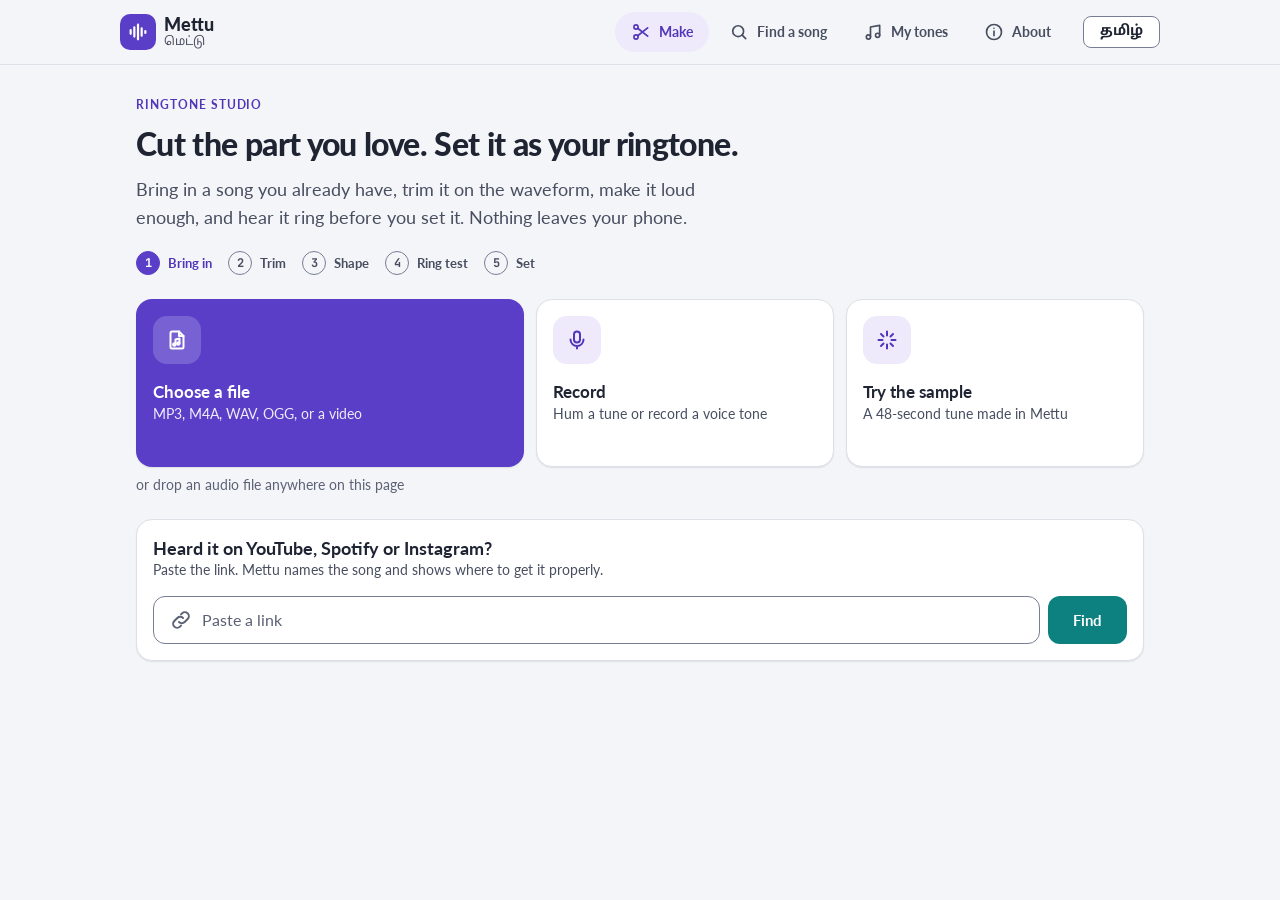
==== index.html @ 1075e8ef "Mettu: ringtone studio (trim, snap, level, ring test, set) in EN/Tamil Co-Authored-By: Claude Opus 5" ====
<!doctype html>
<html lang="en">
<head>
  <meta charset="utf-8">
  <meta name="viewport" content="width=device-width, initial-scale=1, viewport-fit=cover">
  <title>Mettu · ringtone studio</title>
  <meta name="description" content="Cut the part of a song you love, level it, hear it ring, and set it as your ringtone. Everything stays on your phone.">
  <meta name="theme-color" content="#5a3ec8" media="(prefers-color-scheme: light)">
  <meta name="theme-color" content="#10131b" media="(prefers-color-scheme: dark)">
  <link rel="manifest" href="manifest.json">
  <link rel="icon" href="icon.svg" type="image/svg+xml">
  <link rel="apple-touch-icon" href="icons/icon-192.png">
  <meta name="apple-mobile-web-app-capable" content="yes">
  <meta name="apple-mobile-web-app-title" content="Mettu">
  <link rel="preconnect" href="https://fonts.googleapis.com">
  <link rel="preconnect" href="https://fonts.gstatic.com" crossorigin>
  <link href="https://fonts.googleapis.com/css2?family=Lato:ital,wght@0,400;0,700;0,900;1,400&family=JetBrains+Mono:wght@400;500&family=Noto+Sans+Tamil:wght@400..700&display=swap" rel="stylesheet">
  <link rel="stylesheet" href="kolam/tokens.css">
  <link rel="stylesheet" href="kolam/kolam.css">
  <link rel="stylesheet" href="styles.css">
</head>
<body>
  <svg width="0" height="0" style="position:absolute" aria-hidden="true">
    <defs>
      <symbol id="i-logo" viewBox="0 0 24 24"><path d="M4 10v4M8 7v10M12 4v16M16 8v8M20 11v2"/></symbol>
      <symbol id="i-make" viewBox="0 0 24 24"><circle cx="6" cy="6" r="2.5"/><circle cx="6" cy="18" r="2.5"/><path d="M8 7.5 20 17M8 16.5 20 7"/></symbol>
      <symbol id="i-search" viewBox="0 0 24 24"><circle cx="11" cy="11" r="6.5"/><path d="m20 20-4.2-4.2"/></symbol>
      <symbol id="i-tones" viewBox="0 0 24 24"><path d="M9 18V6l11-2v12"/><circle cx="6.5" cy="18" r="2.5"/><circle cx="17.5" cy="16" r="2.5"/></symbol>
      <symbol id="i-info" viewBox="0 0 24 24"><circle cx="12" cy="12" r="9"/><path d="M12 11v5.5M12 7.5h.01"/></symbol>
      <symbol id="i-file" viewBox="0 0 24 24"><path d="M14 3.5H7a1.5 1.5 0 0 0-1.5 1.5v14A1.5 1.5 0 0 0 7 20.5h10a1.5 1.5 0 0 0 1.5-1.5V8Z"/><path d="M14 3.5V8h4.5"/><path d="M10.5 16.5v-5l4-1v5"/><circle cx="9.3" cy="16.5" r="1.2"/><circle cx="13.3" cy="15.5" r="1.2"/></symbol>
      <symbol id="i-mic" viewBox="0 0 24 24"><rect x="9" y="3.5" width="6" height="11" rx="3"/><path d="M5.5 11.5a6.5 6.5 0 0 0 13 0M12 18v2.5"/></symbol>
      <symbol id="i-spark" viewBox="0 0 24 24"><path d="M12 3.5v4M12 16.5v4M3.5 12h4M16.5 12h4M6 6l2.5 2.5M15.5 15.5 18 18M6 18l2.5-2.5M15.5 8.5 18 6"/></symbol>
      <symbol id="i-link" viewBox="0 0 24 24"><path d="M10 14a4 4 0 0 0 5.66 0l3-3a4 4 0 0 0-5.66-5.66l-1 1"/><path d="M14 10a4 4 0 0 0-5.66 0l-3 3a4 4 0 0 0 5.66 5.66l1-1"/></symbol>
      <symbol id="i-play" viewBox="0 0 24 24"><path d="M8 5.5v13l10.5-6.5Z"/></symbol>
      <symbol id="i-stop" viewBox="0 0 24 24"><rect x="6.5" y="6.5" width="11" height="11" rx="1.5"/></symbol>
      <symbol id="i-phone" viewBox="0 0 24 24"><path d="M5 4h3.5l1.5 4-2 1.5a11 11 0 0 0 6.5 6.5l1.5-2 4 1.5V19a1.5 1.5 0 0 1-1.5 1.5A15.5 15.5 0 0 1 3.5 5.5 1.5 1.5 0 0 1 5 4Z"/></symbol>
      <symbol id="i-phone-off" viewBox="0 0 24 24"><path d="M3 13.5c4.8-4.4 13.2-4.4 18 0l-2.3 2.6-3.4-1.4v-2.4a12 12 0 0 0-6.6 0v2.4l-3.4 1.4Z"/></symbol>
      <symbol id="i-bell" viewBox="0 0 24 24"><path d="M6 16.5V11a6 6 0 0 1 12 0v5.5l1.5 2h-15Z"/><path d="M10 20.5a2 2 0 0 0 4 0"/></symbol>
      <symbol id="i-alarm" viewBox="0 0 24 24"><circle cx="12" cy="13" r="7"/><path d="M12 9.5V13l2.5 1.5M4 5.5 7 3M20 5.5 17 3"/></symbol>
      <symbol id="i-user" viewBox="0 0 24 24"><circle cx="12" cy="8.5" r="4"/><path d="M4.5 20.5a7.5 7.5 0 0 1 15 0"/></symbol>
      <symbol id="i-download" viewBox="0 0 24 24"><path d="M12 4v11M7 10.5l5 5 5-5M5 20h14"/></symbol>
      <symbol id="i-trash" viewBox="0 0 24 24"><path d="M4.5 7h15M9.5 7V4.5h5V7M6.5 7l1 13h9l1-13"/></symbol>
      <symbol id="i-edit" viewBox="0 0 24 24"><path d="M4.5 19.5 5.5 15 16 4.5l3.5 3.5L9 18.5Z"/></symbol>
      <symbol id="i-check" viewBox="0 0 24 24"><path d="m5 12.5 4.5 4.5L19 7.5"/></symbol>
      <symbol id="i-x" viewBox="0 0 24 24"><path d="M6 6l12 12M18 6 6 18"/></symbol>
      <symbol id="i-back" viewBox="0 0 24 24"><path d="M15 5l-7 7 7 7"/></symbol>
      <symbol id="i-next" viewBox="0 0 24 24"><path d="M9 5l7 7-7 7"/></symbol>
      <symbol id="i-alert" viewBox="0 0 24 24"><path d="M12 4 2.8 19.5h18.4Z"/><path d="M12 10v4M12 17h.01"/></symbol>
      <symbol id="i-shield" viewBox="0 0 24 24"><path d="M12 3.5 5 6v5.5c0 4.5 3 7.7 7 9 4-1.3 7-4.5 7-9V6Z"/><path d="m9 12 2 2 4-4"/></symbol>
      <symbol id="i-android" viewBox="0 0 24 24"><path d="M5 17V11a7 7 0 0 1 14 0v6Z"/><path d="M7.5 6 6 3.5M16.5 6 18 3.5M9.5 10h.01M14.5 10h.01"/></symbol>
      <symbol id="i-external" viewBox="0 0 24 24"><path d="M13.5 4.5H19.5V10.5M19.5 4.5 11 13M17 14v4.5a1.5 1.5 0 0 1-1.5 1.5h-10A1.5 1.5 0 0 1 4 18.5v-10A1.5 1.5 0 0 1 5.5 7H10"/></symbol>
      <symbol id="i-loop" viewBox="0 0 24 24"><path d="M17 3.5 20 6.5l-3 3"/><path d="M4 12V10.5a4 4 0 0 1 4-4h12M7 20.5 4 17.5l3-3"/><path d="M20 12v1.5a4 4 0 0 1-4 4H4"/></symbol>
      <symbol id="i-wand" viewBox="0 0 24 24"><path d="m4 20 11-11M13.5 5.5l1-2.5 1 2.5 2.5 1-2.5 1-1 2.5-1-2.5-2.5-1ZM18.5 13l.6-1.5.6 1.5 1.3.6-1.3.6-.6 1.4-.6-1.4-1.4-.6Z"/></symbol>
      <symbol id="i-dot" viewBox="0 0 24 24"><circle cx="12" cy="12" r="6"/></symbol>
    </defs>
  </svg>

  <a class="skip" href="#main">Skip to content</a>
  <header class="topbar">
    <a class="brand" href="#/" aria-label="Mettu home">
      <span class="brand-mark"><svg class="k-icon"><use href="#i-logo"/></svg></span>
      <span class="brand-name"><b>Mettu</b><span lang="ta">மெட்டு</span></span>
    </a>
    <nav class="topnav" aria-label="Main" id="topnav"></nav>
    <button class="k-btn k-btn-outline k-btn-sm lang" id="langBtn" type="button"></button>
  </header>

  <main id="main" tabindex="-1"></main>

  <nav class="k-bottomnav bottomnav" aria-label="Main" id="bottomnav"></nav>

  <div class="toast-wrap" aria-live="polite" id="toasts"></div>
  <div class="k-sr-only" aria-live="polite" id="live"></div>
  <dialog class="k-dialog" id="dlg"></dialog>
  <div class="call" id="call" hidden></div>
  <input type="file" id="fileIn" accept="audio/*,video/*,.mp3,.m4a,.aac,.wav,.ogg,.oga,.opus,.flac,.mp4,.mov,.webm,.3gp,.amr" hidden>

  <script src="i18n.js"></script>
  <script src="audio.js"></script>
  <script src="lookup.js"></script>
  <script src="store.js"></script>
  <script src="native.js"></script>
  <script src="app.js"></script>
</body>
</html>
---- kolam/tokens.css ----
/* Kolam tokens — light, dark, high-contrast. Generated from tokens.json */
:root, [data-theme="light"] {
  color-scheme: light;
  --bg: #f4f5f8;
  --surface: #ffffff;
  --surface-sunken: #eaecf1;
  --surface-raised: #ffffff;
  --line: #dde0e8;
  --line-strong: #767e93;
  --ink: #1f2433;
  --ink-2: #474e60;
  --ink-muted: #5b6275;
  --sidebar: #1f2433;
  --on-sidebar: #f4f5f8;
  --primary: #0077b6;
  --primary-hover: #006aa2;
  --on-primary: #ffffff;
  --primary-soft: #e0f1fa;
  --primary-text: #0070ac;
  --secondary: #0e8c8c;
  --secondary-strong: #0d8080;
  --secondary-hover: #0b6b6b;
  --on-secondary: #ffffff;
  --secondary-soft: #e3f4f4;
  --secondary-text: #0c7777;
  --accent: #d63384;
  --accent-hover: #bf2672;
  --on-accent: #ffffff;
  --accent-soft: #fbe7f1;
  --accent-text: #c52876;
  --success: #0b7a55;
  --success-soft: #dcf2e8;
  --warning: #8c5300;
  --warning-soft: #fcefd3;
  --danger: #b5360b;
  --danger-soft: #fbe5dc;
  --on-danger: #ffffff;
  --info: #0c7777;
  --info-soft: #e3f4f4;
  --focus: #1d4ed8;
  --scrim: #1f243399;
  --shadow-1: 0 1px 2px #1f24330f, 0 1px 1px #1f24330a;
  --shadow-2: 0 4px 12px #1f243314, 0 2px 4px #1f24330d;
  --shadow-3: 0 16px 40px #1f243326, 0 4px 12px #1f243314;
}
@media (prefers-color-scheme: dark) {
  :root:not([data-theme="light"]):not([data-theme="contrast"]) {
    color-scheme: dark;
    --bg: #10131b;
    --surface: #171b26;
    --surface-sunken: #0b0d13;
    --surface-raised: #1f2433;
    --line: #2a3040;
    --line-strong: #6f7891;
    --ink: #eceef4;
    --ink-2: #b4bacb;
    --ink-muted: #9097aa;
    --sidebar: #0b0d13;
    --on-sidebar: #eceef4;
    --primary: #4fb3e8;
    --primary-hover: #7cc7f0;
    --on-primary: #04223a;
    --primary-soft: #0b2b40;
    --primary-text: #7cc7f0;
    --secondary: #3cc4c4;
    --secondary-strong: #3cc4c4;
    --secondary-hover: #6fd8d8;
    --on-secondary: #032a2a;
    --secondary-soft: #0b3232;
    --secondary-text: #6fd8d8;
    --accent: #f06aaa;
    --accent-hover: #f594c2;
    --on-accent: #2a0716;
    --accent-soft: #3d1029;
    --accent-text: #f59ac5;
    --success: #4cc79a;
    --success-soft: #0e3326;
    --warning: #f2b44a;
    --warning-soft: #3a2a0c;
    --danger: #ff8a63;
    --danger-soft: #42190d;
    --on-danger: #2a0a00;
    --info: #6fd8d8;
    --info-soft: #0b3232;
    --focus: #9cbcff;
    --scrim: #000000b3;
    --shadow-1: 0 1px 2px #00000066;
    --shadow-2: 0 6px 16px #00000080;
    --shadow-3: 0 20px 48px #000000a6;
  }
}
[data-theme="dark"] {
  color-scheme: dark;
  --bg: #10131b;
  --surface: #171b26;
  --surface-sunken: #0b0d13;
  --surface-raised: #1f2433;
  --line: #2a3040;
  --line-strong: #6f7891;
  --ink: #eceef4;
  --ink-2: #b4bacb;
  --ink-muted: #9097aa;
  --sidebar: #0b0d13;
  --on-sidebar: #eceef4;
  --primary: #4fb3e8;
  --primary-hover: #7cc7f0;
  --on-primary: #04223a;
  --primary-soft: #0b2b40;
  --primary-text: #7cc7f0;
  --secondary: #3cc4c4;
  --secondary-strong: #3cc4c4;
  --secondary-hover: #6fd8d8;
  --on-secondary: #032a2a;
  --secondary-soft: #0b3232;
  --secondary-text: #6fd8d8;
  --accent: #f06aaa;
  --accent-hover: #f594c2;
  --on-accent: #2a0716;
  --accent-soft: #3d1029;
  --accent-text: #f59ac5;
  --success: #4cc79a;
  --success-soft: #0e3326;
  --warning: #f2b44a;
  --warning-soft: #3a2a0c;
  --danger: #ff8a63;
  --danger-soft: #42190d;
  --on-danger: #2a0a00;
  --info: #6fd8d8;
  --info-soft: #0b3232;
  --focus: #9cbcff;
  --scrim: #000000b3;
  --shadow-1: 0 1px 2px #00000066;
  --shadow-2: 0 6px 16px #00000080;
  --shadow-3: 0 20px 48px #000000a6;
}
@media (prefers-contrast: more) {
  :root:not([data-theme]) {
    --bg: #ffffff;
    --surface: #ffffff;
    --surface-sunken: #f0f1f4;
    --surface-raised: #ffffff;
    --line: #595959;
    --line-strong: #000000;
    --ink: #000000;
    --ink-2: #1a1a1a;
    --ink-muted: #333333;
    --sidebar: #000000;
    --on-sidebar: #ffffff;
    --primary: #005480;
    --primary-hover: #003f60;
    --on-primary: #ffffff;
    --primary-soft: #e0f1fa;
    --primary-text: #005480;
    --secondary: #095959;
    --secondary-strong: #095959;
    --secondary-hover: #064545;
    --on-secondary: #ffffff;
    --secondary-soft: #e3f4f4;
    --secondary-text: #095959;
    --accent: #921d58;
    --accent-hover: #73164a;
    --on-accent: #ffffff;
    --accent-soft: #fbe7f1;
    --accent-text: #921d58;
    --success: #00533a;
    --success-soft: #dcf2e8;
    --warning: #5c3b00;
    --warning-soft: #fcefd3;
    --danger: #8a2400;
    --danger-soft: #fbe5dc;
    --on-danger: #ffffff;
    --info: #095959;
    --info-soft: #e3f4f4;
    --focus: #0033cc;
    --scrim: #000000b3;
    --shadow-1: none;
    --shadow-2: 0 0 0 2px #000000;
    --shadow-3: 0 0 0 3px #000000;
  }
}
[data-theme="contrast"] {
  color-scheme: light;
  --bg: #ffffff;
  --surface: #ffffff;
  --surface-sunken: #f0f1f4;
  --surface-raised: #ffffff;
  --line: #595959;
  --line-strong: #000000;
  --ink: #000000;
  --ink-2: #1a1a1a;
  --ink-muted: #333333;
  --sidebar: #000000;
  --on-sidebar: #ffffff;
  --primary: #005480;
  --primary-hover: #003f60;
  --on-primary: #ffffff;
  --primary-soft: #e0f1fa;
  --primary-text: #005480;
  --secondary: #095959;
  --secondary-strong: #095959;
  --secondary-hover: #064545;
  --on-secondary: #ffffff;
  --secondary-soft: #e3f4f4;
  --secondary-text: #095959;
  --accent: #921d58;
  --accent-hover: #73164a;
  --on-accent: #ffffff;
  --accent-soft: #fbe7f1;
  --accent-text: #921d58;
  --success: #00533a;
  --success-soft: #dcf2e8;
  --warning: #5c3b00;
  --warning-soft: #fcefd3;
  --danger: #8a2400;
  --danger-soft: #fbe5dc;
  --on-danger: #ffffff;
  --info: #095959;
  --info-soft: #e3f4f4;
  --focus: #0033cc;
  --scrim: #000000b3;
  --shadow-1: none;
  --shadow-2: 0 0 0 2px #000000;
  --shadow-3: 0 0 0 3px #000000;
}
:root {
  --space-0: 0px;
  --space-1: 4px;
  --space-2: 8px;
  --space-4: 16px;
  --space-6: 24px;
  --space-8: 32px;
  --space-10: 40px;
  --space-12: 48px;
  --space-16: 64px;
  --space-20: 80px;
  --space-24: 96px;
  --radius-xs: 4px;
  --radius-sm: 8px;
  --radius-md: 12px;
  --radius-lg: 16px;
  --radius-xl: 24px;
  --radius-pill: 999px;
  --size-control-sm: 32px;
  --size-control-md: 48px;
  --size-control-lg: 56px;
  --size-target-min: 48px;
  --size-icon-sm: 16px;
  --size-icon-md: 24px;
  --size-icon-lg: 32px;
  --size-measure: 68ch;
  --border-hairline: 1px;
  --border-control: 1.5px;
  --border-focus: 2px;
  --duration-fast: 120ms;
  --duration-base: 200ms;
  --duration-slow: 320ms;
  --font-display: Lato, "Noto Sans Tamil", ui-sans-serif, system-ui, -apple-system, "Segoe UI", sans-serif;
  --font-sans: Lato, "Noto Sans Tamil", ui-sans-serif, system-ui, -apple-system, "Segoe UI", sans-serif;
  --font-mono: "JetBrains Mono", ui-monospace, SFMono-Regular, Menlo, monospace;
}
.display-xl { font-family: var(--font-display); font-size: 48px; line-height: 56px; font-weight: 900; letter-spacing: -0.02em; }
.display-lg { font-family: var(--font-display); font-size: 36px; line-height: 40px; font-weight: 900; letter-spacing: -0.015em; }
.heading-1 { font-family: var(--font-display); font-size: 28px; line-height: 36px; font-weight: 700; letter-spacing: -0.01em; }
.heading-2 { font-family: var(--font-display); font-size: 22px; line-height: 28px; font-weight: 700; }
.heading-3 { font-family: var(--font-display); font-size: 18px; line-height: 24px; font-weight: 700; }
.body-lg { font-family: var(--font-sans); font-size: 18px; line-height: 28px; font-weight: 400; }
.body { font-family: var(--font-sans); font-size: 16px; line-height: 24px; font-weight: 400; }
.body-sm { font-family: var(--font-sans); font-size: 14px; line-height: 20px; font-weight: 400; }
.label { font-family: var(--font-sans); font-size: 14px; line-height: 20px; font-weight: 700; }
.caption { font-family: var(--font-sans); font-size: 12px; line-height: 16px; font-weight: 700; letter-spacing: 0.03em; }
.mono { font-family: var(--font-mono); font-size: 14px; line-height: 20px; font-weight: 400; }
---- kolam/kolam.css ----
/* Kolam components. Load after tokens.css. */
@import url("https://fonts.googleapis.com/css2?family=Lato:ital,wght@0,400;0,700;0,900;1,400&family=JetBrains+Mono:wght@400;500&family=Noto+Sans+Tamil:wght@400..700&display=swap");

/* ---------- base ---------- */
*, *::before, *::after { box-sizing: border-box; }
body { margin: 0; font-family: var(--font-sans); font-size: 16px; line-height: 24px; background: var(--bg); color: var(--ink); -webkit-font-smoothing: antialiased; }
:lang(ta) { line-height: 1.7; }
:focus-visible { outline: var(--border-focus) solid var(--focus); outline-offset: 2px; }
.k-sr-only { position: absolute; width: 1px; height: 1px; padding: 0; margin: -1px; overflow: hidden; clip: rect(0 0 0 0); white-space: nowrap; border: 0; }
.k-icon { width: var(--size-icon-md); height: var(--size-icon-md); flex: none; stroke: currentColor; fill: none; stroke-width: 2; stroke-linecap: round; stroke-linejoin: round; }
a { color: var(--primary-text); text-underline-offset: 3px; }
@media (prefers-reduced-motion: no-preference) {
  .k-btn, .k-input, .k-switch-track, .k-switch-track::after, .k-tab, .k-check-box { transition: background-color var(--duration-fast), border-color var(--duration-fast), color var(--duration-fast), transform var(--duration-base); }
}

/* ---------- Button ---------- */
.k-btn { display: inline-flex; align-items: center; justify-content: center; gap: var(--space-2); min-height: var(--size-control-md); padding: 0 var(--space-6); border-radius: var(--radius-md); border: var(--border-control) solid transparent; font: 700 15px/20px var(--font-sans); cursor: pointer; text-decoration: none; white-space: nowrap; }
.k-btn-primary { background: var(--primary); color: var(--on-primary); }
.k-btn-primary:hover { background: var(--primary-hover); }
.k-btn-secondary { background: var(--secondary-soft); color: var(--secondary-text); }
.k-btn-secondary:hover { background: var(--secondary-strong); color: var(--on-secondary); }
.k-btn-secondary-solid { background: var(--secondary-strong); color: var(--on-secondary); }
.k-btn-secondary-solid:hover { background: var(--secondary-hover); }
.k-btn-accent { background: var(--accent); color: var(--on-accent); }
.k-btn-accent:hover { background: var(--accent-hover); }
.k-btn-outline { background: var(--surface); color: var(--ink); border-color: var(--line-strong); }
.k-btn-outline:hover { background: var(--surface-sunken); }
.k-btn-ghost { background: transparent; color: var(--primary-text); }
.k-btn-ghost:hover { background: var(--primary-soft); }
.k-btn-danger { background: var(--danger); color: var(--on-danger); }
.k-btn-sm { min-height: var(--size-control-sm); padding: 0 var(--space-4); font-size: 14px; border-radius: var(--radius-sm); }
.k-btn-lg { min-height: var(--size-control-lg); padding: 0 var(--space-8); font-size: 16px; }
.k-btn-block { width: 100%; }
.k-btn[disabled], .k-btn[aria-disabled="true"] { background: var(--surface-sunken); color: var(--ink-muted); border-color: var(--line); cursor: not-allowed; }
.k-iconbtn { display: inline-grid; place-items: center; width: var(--size-target-min); height: var(--size-target-min); border-radius: var(--radius-pill); border: 0; background: transparent; color: var(--ink-2); cursor: pointer; }
.k-iconbtn:hover { background: var(--surface-sunken); color: var(--ink); }
.k-iconbtn-filled { background: var(--primary-soft); color: var(--primary-text); }

/* ---------- Field ---------- */
.k-field { display: grid; gap: var(--space-2); }
.k-label { font: 700 14px/20px var(--font-sans); color: var(--ink); }
.k-label .k-req { color: var(--danger); margin-left: var(--space-1); }
.k-help { font-size: 14px; line-height: 20px; color: var(--ink-2); }
.k-error { display: flex; gap: var(--space-1); align-items: flex-start; font-size: 14px; line-height: 20px; color: var(--danger); font-weight: 700; }
.k-error .k-icon { width: var(--size-icon-sm); height: var(--size-icon-sm); margin-top: 2px; }
.k-input, .k-select { width: 100%; min-height: var(--size-control-md); padding: 0 var(--space-4); border: var(--border-control) solid var(--line-strong); border-radius: var(--radius-md); background: var(--surface); color: var(--ink); font: 400 16px/24px var(--font-sans); }
textarea.k-input { padding: var(--space-2) var(--space-4); min-height: 96px; resize: vertical; }
.k-input::placeholder { color: var(--ink-muted); opacity: 1; }
.k-input:hover, .k-select:hover { border-color: var(--ink-2); }
.k-input:focus-visible, .k-select:focus-visible { outline: var(--border-focus) solid var(--focus); outline-offset: 1px; border-color: var(--focus); }
.k-input[aria-invalid="true"] { border-color: var(--danger); border-width: 2px; }
.k-input:disabled, .k-select:disabled { background: var(--surface-sunken); color: var(--ink-muted); border-style: dashed; }
.k-select { appearance: none; padding-right: var(--space-12); background-image: linear-gradient(45deg, transparent 50%, currentColor 50%), linear-gradient(135deg, currentColor 50%, transparent 50%); background-position: calc(100% - 24px) 50%, calc(100% - 18px) 50%; background-size: 6px 6px; background-repeat: no-repeat; }
.k-input-group { position: relative; display: flex; align-items: center; }
.k-input-group > .k-icon { position: absolute; left: var(--space-4); color: var(--ink-muted); pointer-events: none; }
.k-input-group > .k-input { padding-left: calc(var(--space-4) + var(--size-icon-md) + var(--space-2)); }

/* ---------- Checkbox / Radio ---------- */
.k-check { display: flex; align-items: flex-start; gap: var(--space-4); min-height: var(--size-target-min); padding-block: calc((var(--size-target-min) - 24px) / 2); cursor: pointer; }
.k-check input { position: absolute; opacity: 0; width: 1px; height: 1px; }
.k-check-box { flex: none; width: 24px; height: 24px; border: 2px solid var(--line-strong); border-radius: var(--radius-xs); background: var(--surface); display: grid; place-items: center; color: var(--on-primary); }
.k-check-box svg { width: 16px; height: 16px; opacity: 0; stroke: currentColor; stroke-width: 3; fill: none; }
.k-check input[type="radio"] + .k-check-box { border-radius: 50%; }
.k-check input:checked + .k-check-box { background: var(--primary); border-color: var(--primary); }
.k-check input:checked + .k-check-box svg { opacity: 1; }
.k-check input[type="radio"]:checked + .k-check-box { background: var(--surface); box-shadow: inset 0 0 0 6px var(--primary); }
.k-check input:focus-visible + .k-check-box { outline: var(--border-focus) solid var(--focus); outline-offset: 2px; }
.k-check input:disabled + .k-check-box { background: var(--surface-sunken); border-color: var(--line); }
.k-check-text { display: grid; }
.k-check-text small { color: var(--ink-2); font-size: 14px; line-height: 20px; }
.k-fieldset { border: 0; margin: 0; padding: 0; }
.k-fieldset legend { font: 700 14px/20px var(--font-sans); padding: 0; margin-bottom: var(--space-1); }

/* ---------- Switch ---------- */
.k-switch { display: flex; align-items: center; justify-content: space-between; gap: var(--space-4); min-height: var(--size-target-min); cursor: pointer; }
.k-switch input { position: absolute; opacity: 0; width: 1px; height: 1px; }
.k-switch-track { flex: none; position: relative; width: 56px; height: 32px; border-radius: var(--radius-pill); background: var(--surface-sunken); border: 2px solid var(--line-strong); }
.k-switch-track::after { content: ""; position: absolute; top: 2px; left: 2px; width: 24px; height: 24px; border-radius: 50%; background: var(--line-strong); }
.k-switch input:checked + .k-switch-track { background: var(--primary); border-color: var(--primary); }
.k-switch input:checked + .k-switch-track::after { transform: translateX(24px); background: var(--on-primary); }
.k-switch input:focus-visible + .k-switch-track { outline: var(--border-focus) solid var(--focus); outline-offset: 2px; }

/* ---------- Badge ---------- */
.k-badge { display: inline-flex; align-items: center; gap: var(--space-1); padding: var(--space-1) var(--space-2); border-radius: var(--radius-sm); font: 700 12px/16px var(--font-sans); letter-spacing: 0.03em; background: var(--surface-sunken); color: var(--ink-2); }
.k-badge .k-icon { width: var(--size-icon-sm); height: var(--size-icon-sm); }
.k-badge-primary { background: var(--primary-soft); color: var(--primary-text); }
.k-badge-accent { background: var(--accent); color: var(--on-accent); }
.k-badge-secondary { background: var(--secondary-soft); color: var(--secondary-text); }
.k-count { display: inline-grid; place-items: center; min-width: 24px; height: 24px; padding: 0 var(--space-2); border-radius: var(--radius-pill); background: var(--accent); color: var(--on-accent); font: 700 12px/1 var(--font-sans); font-variant-numeric: tabular-nums; }
.k-badge-success { background: var(--success-soft); color: var(--success); }
.k-badge-warning { background: var(--warning-soft); color: var(--warning); }
.k-badge-danger { background: var(--danger-soft); color: var(--danger); }
.k-badge-info { background: var(--info-soft); color: var(--info); }
.k-badge-pill { border-radius: var(--radius-pill); padding: var(--space-1) var(--space-2); }

/* ---------- Alert ---------- */
.k-alert { display: flex; gap: var(--space-4); padding: var(--space-4); border-radius: var(--radius-lg); background: var(--info-soft); color: var(--ink); border: var(--border-hairline) solid transparent; }
.k-alert > .k-icon { color: var(--info); }
.k-alert-title { font-weight: 700; display: block; }
.k-alert-body { font-size: 14px; line-height: 20px; color: var(--ink); }
.k-alert-success { background: var(--success-soft); } .k-alert-success > .k-icon { color: var(--success); }
.k-alert-warning { background: var(--warning-soft); } .k-alert-warning > .k-icon { color: var(--warning); }
.k-alert-danger { background: var(--danger-soft); } .k-alert-danger > .k-icon { color: var(--danger); }
[data-theme="contrast"] .k-alert { border-color: var(--line-strong); }

/* ---------- Card ---------- */
.k-card { background: var(--surface); border: var(--border-hairline) solid var(--line); border-radius: var(--radius-lg); padding: var(--space-4); box-shadow: var(--shadow-1); display: grid; gap: var(--space-4); }
.k-card-media { margin: calc(var(--space-4) * -1) calc(var(--space-4) * -1) 0; border-radius: var(--radius-lg) var(--radius-lg) 0 0; overflow: hidden; aspect-ratio: 16 / 9; background: var(--primary-soft); }
.k-card-title { font: 700 18px/24px var(--font-display); margin: 0; }
.k-card-meta { font-size: 14px; line-height: 20px; color: var(--ink-2); margin: 0; }
.k-card-featured { background: var(--accent-soft); border-color: transparent; }
a.k-card { color: inherit; text-decoration: none; } a.k-card:hover { border-color: var(--line-strong); }
.k-stat { display: grid; gap: var(--space-1); }
.k-stat-value { font: 900 36px/40px var(--font-display); letter-spacing: -0.015em; font-variant-numeric: tabular-nums; }
.k-stat-label { font-size: 14px; line-height: 20px; color: var(--ink-2); }

/* ---------- List ---------- */
.k-list { list-style: none; margin: 0; padding: 0; background: var(--surface); border: var(--border-hairline) solid var(--line); border-radius: var(--radius-lg); overflow: hidden; }
.k-list-item { display: flex; align-items: center; gap: var(--space-4); min-height: 56px; padding: var(--space-2) var(--space-4); }
.k-list-item + .k-list-item { border-top: var(--border-hairline) solid var(--line); }
.k-list-item > .k-icon { color: var(--ink-2); }
.k-list-text { flex: 1; display: grid; min-width: 0; }
.k-list-text small { color: var(--ink-2); font-size: 14px; line-height: 20px; }
a.k-list-item, button.k-list-item { width: 100%; background: none; border: 0; font: inherit; color: inherit; text-align: left; text-decoration: none; cursor: pointer; }
a.k-list-item:hover, button.k-list-item:hover { background: var(--surface-sunken); }

/* ---------- Tabs (segmented) ---------- */
.k-tabs { display: inline-flex; gap: 4px; padding: 4px; border-radius: var(--radius-pill); background: var(--surface-sunken); border: var(--border-hairline) solid var(--line); }
.k-tab { min-height: 40px; padding: 0 var(--space-4); border: 0; border-radius: var(--radius-pill); background: transparent; color: var(--ink-2); font: 700 14px/20px var(--font-sans); cursor: pointer; }
.k-tab:hover { color: var(--ink); }
.k-tab[aria-selected="true"] { background: var(--surface); color: var(--ink); box-shadow: var(--shadow-1), 0 0 0 1.5px var(--line-strong); }

/* ---------- Bottom nav ---------- */
.k-bottomnav { display: grid; grid-auto-flow: column; grid-auto-columns: 1fr; background: var(--surface); border-top: var(--border-hairline) solid var(--line); padding: var(--space-1) var(--space-2) calc(var(--space-1) + env(safe-area-inset-bottom, 0px)); }
.k-bottomnav a { display: grid; justify-items: center; align-content: center; gap: var(--space-1); min-height: 64px; padding: var(--space-1) 0; color: var(--ink-2); text-decoration: none; font: 700 12px/16px var(--font-sans); border-radius: var(--radius-md); }
.k-bottomnav a .k-pip { display: grid; place-items: center; width: 56px; height: 32px; border-radius: var(--radius-pill); }
.k-bottomnav a[aria-current="page"] { color: var(--primary-text); }
.k-bottomnav a[aria-current="page"] .k-pip { background: var(--primary-soft); }
.k-bottomnav .k-icon { width: var(--size-icon-lg); height: var(--size-icon-lg); }

/* ---------- Progress ---------- */
.k-progress { display: grid; gap: var(--space-2); }
.k-progress-head { display: flex; justify-content: space-between; font-size: 14px; line-height: 20px; }
.k-progress-head span:last-child { color: var(--ink-2); font-variant-numeric: tabular-nums; }
.k-progress-track { height: 8px; border-radius: var(--radius-pill); background: var(--surface-sunken); box-shadow: inset 0 0 0 1px var(--line); overflow: hidden; }
.k-progress-fill { height: 100%; border-radius: inherit; background: var(--primary); }

/* ---------- Toast ---------- */
.k-toast { display: flex; align-items: center; gap: var(--space-2); max-width: 420px; padding: var(--space-2) var(--space-2) var(--space-2) var(--space-4); border-radius: var(--radius-md); background: var(--ink); color: var(--bg); box-shadow: var(--shadow-2); font-size: 15px; line-height: 20px; }
.k-toast > .k-icon { color: var(--bg); }
.k-toast-text { flex: 1; }
.k-toast .k-btn-ghost { color: var(--bg); min-height: 40px; padding: 0 var(--space-4); text-decoration: underline; text-underline-offset: 3px; }
.k-toast .k-btn-ghost:hover { background: transparent; }
.k-toast :focus-visible { outline-color: var(--bg); }

/* ---------- Dialog ---------- */
.k-dialog { width: min(440px, calc(100% - 32px)); border: var(--border-hairline) solid var(--line); border-radius: var(--radius-xl); padding: var(--space-6); background: var(--surface-raised); color: var(--ink); box-shadow: var(--shadow-3); }
.k-dialog::backdrop { background: var(--scrim); }
.k-dialog-title { font: 700 22px/28px var(--font-display); margin: 0 0 var(--space-2); }
.k-dialog-body { color: var(--ink-2); margin: 0 0 var(--space-6); }
.k-dialog-actions { display: flex; flex-wrap: wrap; justify-content: flex-end; gap: var(--space-2); }

/* ---------- Avatar ---------- */
.k-avatar { display: inline-grid; place-items: center; width: 40px; height: 40px; border-radius: var(--radius-pill); background: var(--primary-soft); color: var(--primary-text); font: 700 15px/1 var(--font-display); overflow: hidden; flex: none; }
.k-avatar-accent { background: var(--accent); color: var(--on-accent); }
.k-avatar-lg { width: 56px; height: 56px; font-size: 20px; }
---- styles.css ----
/* Mettu: Kolam tokens + components, with Mettu violet as the primary family (the only per-app override). */
:root, [data-theme="light"] {
  --primary: #5a3ec8; --primary-hover: #4c33ae; --on-primary: #ffffff; --primary-soft: #eeeafb; --primary-text: #5136ba;
}
@media (prefers-color-scheme: dark) {
  :root:not([data-theme="light"]):not([data-theme="contrast"]) {
    --primary: #a895f5; --primary-hover: #c0b2f8; --on-primary: #1b0f45; --primary-soft: #241b4d; --primary-text: #c0b2f8;
  }
}
[data-theme="dark"] { --primary: #a895f5; --primary-hover: #c0b2f8; --on-primary: #1b0f45; --primary-soft: #241b4d; --primary-text: #c0b2f8; }

html { background: var(--bg); }
body { min-height: 100vh; padding-bottom: calc(80px + env(safe-area-inset-bottom, 0px)); }
.skip { position: absolute; left: -999px; top: 8px; z-index: 99; background: var(--surface); padding: 8px 16px; border-radius: var(--radius-sm); }
.skip:focus { left: 16px; }
main { outline: none; }
.wrap { max-width: 1040px; margin: 0 auto; padding: 0 16px; }
.muted { color: var(--ink-2); }
.grow { flex: 1; min-width: 0; }
h1, h2, h3, p { margin: 0; }
.display { font: 900 32px/38px var(--font-display); letter-spacing: -0.02em; }
:lang(ta) .display { font-size: 26px; line-height: 1.45; letter-spacing: 0; }
.kicker { font: 700 12px/16px var(--font-sans); letter-spacing: 0.08em; text-transform: uppercase; color: var(--primary-text); }
:lang(ta) .kicker { letter-spacing: 0; text-transform: none; font-size: 13px; }

/* ---------- top bar ---------- */
.topbar { position: sticky; top: 0; z-index: 20; display: flex; align-items: center; gap: 16px; padding: 8px 16px; padding-top: calc(8px + env(safe-area-inset-top, 0px)); background: color-mix(in srgb, var(--bg) 88%, transparent); backdrop-filter: blur(12px); border-bottom: 1px solid var(--line); }
.brand { display: flex; align-items: center; gap: 8px; text-decoration: none; color: var(--ink); margin-right: auto; min-height: 48px; }
.brand-mark { display: grid; place-items: center; width: 36px; height: 36px; border-radius: 10px; background: var(--primary); color: var(--on-primary); }
.brand-mark .k-icon { width: 22px; height: 22px; stroke-width: 2.4; }
.brand-name { display: grid; line-height: 1.1; }
.brand-name b { font: 900 18px/20px var(--font-display); letter-spacing: -0.01em; }
.brand-name span { font: 400 12px/16px "Noto Sans Tamil", var(--font-sans); color: var(--ink-2); }
.topnav { display: none; gap: 4px; }
.topnav a { display: inline-flex; align-items: center; gap: 8px; min-height: 40px; padding: 0 16px; border-radius: var(--radius-pill); color: var(--ink-2); text-decoration: none; font: 700 14px/20px var(--font-sans); }
.topnav a .k-icon { width: 20px; height: 20px; }
.topnav a:hover { background: var(--surface-sunken); color: var(--ink); }
.topnav a[aria-current="page"] { background: var(--primary-soft); color: var(--primary-text); }
.lang { font-family: "Noto Sans Tamil", var(--font-sans); }
.bottomnav { position: fixed; left: 0; right: 0; bottom: 0; z-index: 20; }
.bottomnav a span:last-child { text-align: center; padding: 0 2px; }
:lang(ta) .bottomnav a { font-size: 11px; line-height: 14px; }
@media (min-width: 840px) {
  .topnav { display: flex; }
  .bottomnav { display: none; }
  body { padding-bottom: 48px; }
  .topbar { padding-inline: max(16px, calc((100vw - 1040px) / 2)); }
}

/* ---------- make ---------- */
.hero { padding-top: 32px; padding-bottom: 24px; display: grid; gap: 12px; }
.hero .lead { color: var(--ink-2); max-width: 60ch; }
.stepper { list-style: none; margin: 8px 0 0; padding: 0; display: flex; flex-wrap: wrap; gap: 8px 16px; font: 700 13px/20px var(--font-sans); color: var(--ink-2); }
.stepper li { display: flex; align-items: center; gap: 8px; }
.stepper li span { display: grid; place-items: center; width: 24px; height: 24px; border-radius: 50%; border: 1.5px solid var(--line-strong); font: 700 12px/1 var(--font-mono); }
.stepper li.on { color: var(--primary-text); }
.stepper li.on span { background: var(--primary); border-color: var(--primary); color: var(--on-primary); }
.intake { display: grid; gap: 12px; }
.pick { display: flex; align-items: center; gap: 16px; width: 100%; min-height: 80px; padding: 16px; border-radius: var(--radius-lg); border: 1px solid var(--line); background: var(--surface); color: var(--ink); text-align: left; font: inherit; cursor: pointer; box-shadow: var(--shadow-1); }
.pick:hover { border-color: var(--line-strong); }
.pick b { display: block; font: 700 17px/24px var(--font-display); }
.pick small { display: block; color: var(--ink-2); font-size: 14px; line-height: 20px; }
.pick-ic { width: 48px; height: 48px; padding: 12px; border-radius: 14px; background: var(--primary-soft); color: var(--primary-text); box-sizing: border-box; }
.pick.primary { background: var(--primary); color: var(--on-primary); border-color: transparent; }
.pick.primary small { color: inherit; opacity: 0.9; }
.pick.primary .pick-ic { background: color-mix(in srgb, var(--on-primary) 18%, transparent); color: var(--on-primary); }
.drop-hint { color: var(--ink-muted); margin-top: 8px; display: none; }
@media (hover: hover) and (pointer: fine) { .drop-hint { display: block; } }
@media (min-width: 720px) { .intake { grid-template-columns: 1.3fr 1fr 1fr; } .pick { flex-direction: column; align-items: flex-start; min-height: 168px; } }
body.dragging main { outline: 3px dashed var(--primary); outline-offset: -12px; border-radius: 24px; }
.shared-card { display: flex; align-items: center; justify-content: space-between; margin-bottom: 12px; background: var(--secondary-soft); border-color: transparent; }
.link-card { margin-top: 24px; gap: 16px; }
.link-row { display: flex; gap: 8px; align-items: stretch; flex-wrap: wrap; }
.link-row .k-input-group { min-width: 220px; }
.sec-head { display: flex; justify-content: space-between; align-items: baseline; margin: 32px 0 12px; }
section.wrap + section.wrap { margin-top: 0; }

/* ---------- loading ---------- */
.loading { min-height: 50vh; display: grid; place-content: center; justify-items: center; gap: 16px; text-align: center; }
.spinner { width: 40px; height: 40px; border-radius: 50%; border: 4px solid var(--primary-soft); border-top-color: var(--primary); animation: spin 0.9s linear infinite; }
@keyframes spin { to { transform: rotate(1turn); } }
@media (prefers-reduced-motion: reduce) { .spinner { animation-duration: 3s; } }

/* ---------- editor ---------- */
.editor { padding-top: 16px; display: grid; gap: 16px; }
.ed-head { display: flex; align-items: flex-start; justify-content: space-between; gap: 12px; }
.ed-title { min-width: 0; display: grid; gap: 4px; }
.ed-title h1 { white-space: nowrap; overflow: hidden; text-overflow: ellipsis; }
.ed-title p { display: flex; align-items: center; gap: 8px; }
.steps { display: flex; width: 100%; }
.steps .k-tab { flex: 1; display: inline-flex; align-items: center; justify-content: center; gap: 8px; min-height: 44px; }
.steps .n { display: grid; place-items: center; width: 20px; height: 20px; border-radius: 50%; background: var(--surface-sunken); border: 1px solid var(--line-strong); font: 700 11px/1 var(--font-mono); }
.steps .k-tab[aria-selected="true"] .n { background: var(--primary); border-color: var(--primary); color: var(--on-primary); }
.wave-card { gap: 12px; padding: 12px; }
.overview { position: relative; height: 48px; border-radius: var(--radius-sm); background: var(--surface-sunken); touch-action: none; cursor: pointer; }
.overview canvas, .detail canvas { position: absolute; inset: 0; width: 100%; height: 100%; display: block; }
.ov-win { position: absolute; top: 0; bottom: 0; border: 2px solid var(--primary); border-radius: 6px; background: color-mix(in srgb, var(--primary) 12%, transparent); cursor: grab; }
.detail { position: relative; height: 176px; border-radius: var(--radius-md); background: var(--surface); border: 1px solid var(--line); touch-action: none; overflow: hidden; cursor: crosshair; }
@media (min-width: 840px) { .detail { height: 220px; } }
.handle { position: absolute; top: 0; bottom: 0; width: 44px; margin-left: -22px; cursor: ew-resize; display: grid; place-items: center; outline-offset: -4px; }
.handle::before { content: ""; position: absolute; top: 0; bottom: 0; left: 21px; width: 3px; background: var(--primary); border-radius: 2px; }
.handle i { position: relative; width: 20px; height: 44px; border-radius: 10px; background: var(--primary); box-shadow: var(--shadow-2); }
.handle i::before, .handle i::after { content: ""; position: absolute; top: 14px; bottom: 14px; width: 2px; border-radius: 1px; background: var(--on-primary); opacity: 0.85; }
.handle i::before { left: 6px; } .handle i::after { right: 6px; }
.handle:focus-visible i { outline: var(--border-focus) solid var(--focus); outline-offset: 3px; }
.snap-flag { position: absolute; bottom: 14px; transform: translateX(-50%); background: var(--ink); color: var(--bg); font: 700 12px/16px var(--font-sans); padding: 4px 8px; border-radius: var(--radius-sm); white-space: nowrap; pointer-events: none; }
.legend { display: flex; flex-wrap: wrap; gap: 4px 16px; color: var(--ink-2); }
.legend span { display: inline-flex; align-items: center; gap: 6px; }
.lg-quiet { width: 0; height: 0; border-left: 5px solid transparent; border-right: 5px solid transparent; border-top: 7px solid var(--secondary); }
.lg-beat { width: 2px; height: 10px; background: var(--ink-muted); }
.lg-ring { width: 14px; height: 0; border-top: 2px dashed var(--accent); }
.times { display: grid; grid-template-columns: 1fr auto 1fr; align-items: end; gap: 8px; }
.time-ctl { display: grid; gap: 2px; }
.time-ctl.end { justify-items: end; }
.nudge { display: flex; align-items: center; }
.nudge b { font-size: 15px; min-width: 64px; text-align: center; }
.nudge .k-iconbtn { width: 40px; height: 48px; }
.len-read { display: grid; justify-items: center; gap: 2px; padding-bottom: 12px; }
.len-read b { font-size: 17px; }
.play-row { display: flex; justify-content: center; }
.play-row .k-btn { min-width: 200px; }
.panel { display: grid; }
.pane { display: grid; gap: 16px; }
.pane[hidden] { display: none; }
.row-wrap { display: flex; flex-wrap: wrap; gap: 16px; align-items: flex-end; justify-content: space-between; }
.row-wrap.end { align-items: flex-end; }
.k-tabs[role="radiogroup"] { flex-wrap: wrap; border-radius: var(--radius-lg); }
.k-tab[disabled] { opacity: 0.45; cursor: not-allowed; }
.k-switch .k-check-text { flex: 1; }
.k-switch.inline { gap: 12px; font-weight: 700; }
.hint { margin-top: -4px; }
.grid2 { display: grid; gap: 16px; }
@media (min-width: 640px) { .grid2 { grid-template-columns: 1fr 1fr; gap: 32px; } }
.sl-head { display: flex; justify-content: space-between; align-items: baseline; }
.range { width: 100%; height: 48px; accent-color: var(--primary); margin: 0; }
.meter { color: var(--ink-2); font-size: 13px; }
.save-bar { display: flex; flex-wrap: wrap; align-items: flex-end; gap: 12px; position: sticky; bottom: calc(80px + env(safe-area-inset-bottom, 0px)); z-index: 5; box-shadow: var(--shadow-2); }
.save-actions { display: flex; gap: 8px; flex-wrap: wrap; }
@media (max-width: 520px) { .save-actions { width: 100%; } .save-actions .k-btn { flex: 1; } }
@media (min-width: 840px) { .save-bar { bottom: 16px; } }

/* ---------- ring test ---------- */
.call { position: fixed; inset: 0; z-index: 100; display: grid; place-items: center; background: radial-gradient(120% 80% at 50% 0%, #3b2a8a 0%, #17122f 55%, #0b0a14 100%); color: #f4f2ff; }
.call-inner { width: min(420px, 100%); height: 100%; max-height: 860px; display: grid; grid-template-rows: auto auto auto auto auto 1fr auto; justify-items: center; align-content: start; gap: 8px; padding: calc(56px + env(safe-area-inset-top, 0px)) 24px calc(40px + env(safe-area-inset-bottom, 0px)); text-align: center; }
.call-k { font: 700 14px/20px var(--font-sans); letter-spacing: 0.04em; opacity: 0.8; }
.call-avatar { width: 112px; height: 112px; border-radius: 50%; display: grid; place-items: center; margin: 24px 0 8px; background: #ffffff1f; font: 900 44px/1 var(--font-display); box-shadow: 0 0 0 0 #ffffff33; animation: ring 1.6s ease-out infinite; }
@keyframes ring { 0% { box-shadow: 0 0 0 0 #ffffff40; } 100% { box-shadow: 0 0 0 28px #ffffff00; } }
@media (prefers-reduced-motion: reduce) { .call-avatar { animation: none; } }
.call-name { font: 900 34px/40px var(--font-display); }
.call-sub { opacity: 0.75; }
.call-tone { display: inline-flex; align-items: center; gap: 8px; margin-top: 8px; padding: 6px 14px; border-radius: 999px; background: #ffffff14; font-size: 14px; }
.call-tone .k-icon { width: 18px; height: 18px; }
.call-prog { align-self: end; width: 100%; height: 4px; border-radius: 2px; background: #ffffff26; overflow: hidden; margin-top: 24px; }
.call-prog i { display: block; height: 100%; background: #f59ac5; transform-origin: left; transform: scaleX(0); }
.call-time { font-size: 13px; opacity: 0.8; }
.call-actions { display: flex; justify-content: space-around; width: 100%; margin-top: 24px; }
.call-btn { display: grid; justify-items: center; gap: 8px; background: none; border: 0; color: inherit; font: 700 14px/20px var(--font-sans); cursor: pointer; }
.call-btn .k-icon { width: 72px; height: 72px; padding: 22px; border-radius: 50%; box-sizing: border-box; color: #fff; }
.call-btn.decline .k-icon { background: #d93b3b; }
.call-btn.answer .k-icon { background: #1f9d5a; }
.call-btn:focus-visible { outline: 3px solid #fff; outline-offset: 4px; border-radius: 16px; }
body.calling { overflow: hidden; }
.call[hidden], .snap-flag[hidden] { display: none; }

/* ---------- tones ---------- */
.page { padding-top: 24px; display: grid; gap: 16px; align-content: start; }
.tones .k-list-text b { white-space: nowrap; overflow: hidden; text-overflow: ellipsis; }
.tone .k-btn-sm { flex: none; }
.empty { justify-items: center; text-align: center; padding: 40px 16px; }
.empty-ic { width: 48px; height: 48px; color: var(--ink-muted); }
.set-list { margin-bottom: 24px; }
.set-list .k-list-item .k-icon:first-child { color: var(--primary-text); }
.dl-row { display: flex; flex-wrap: wrap; gap: 8px; margin-bottom: 16px; }
.how { display: grid; gap: 16px; margin-bottom: 24px; }
.how h3 { display: flex; align-items: center; gap: 8px; margin-bottom: 4px; }
.how h3 .k-icon { width: 20px; height: 20px; }
.how ol { margin: 0; padding-left: 20px; display: grid; gap: 4px; color: var(--ink-2); }
.k-dialog { max-height: calc(100vh - 32px); overflow: auto; }
.k-dialog-actions.spread { justify-content: space-between; align-items: center; }
.danger { color: var(--danger); }
.rec-meter { height: 8px; border-radius: 4px; background: var(--surface-sunken); overflow: hidden; margin-bottom: 8px; }
.rec-meter i { display: block; height: 100%; background: var(--accent); transform-origin: left; transform: scaleX(0); transition: transform 80ms linear; }
.rec-time { font-size: 28px; line-height: 36px; text-align: center; margin-bottom: 16px; }

/* ---------- find ---------- */
.lead-sm { max-width: 68ch; }
.linkish { background: none; border: 0; padding: 0; font: inherit; color: var(--primary-text); text-decoration: underline; text-underline-offset: 3px; cursor: pointer; min-height: 32px; }
#findOut { display: grid; gap: 16px; }
.result { gap: 20px; }
.res-head { display: flex; gap: 16px; align-items: flex-start; }
.res-head img { width: 96px; height: 96px; border-radius: var(--radius-md); object-fit: cover; flex: none; background: var(--surface-sunken); }
.res-head > div { display: grid; gap: 4px; min-width: 0; }
.res-head .k-badge { justify-self: start; }
.match { display: grid; gap: 8px; padding: 12px 16px; border-radius: var(--radius-md); background: var(--surface-sunken); }
.match details ul { margin: 8px 0 0; padding-left: 20px; }
.stores { display: grid; grid-template-columns: repeat(auto-fill, minmax(150px, 1fr)); gap: 8px; margin-top: 8px; }
.store { display: flex; align-items: center; justify-content: space-between; gap: 8px; min-height: 48px; padding: 0 16px; border-radius: var(--radius-md); border: 1.5px solid var(--line-strong); color: var(--ink); text-decoration: none; font-weight: 700; }
.store:hover { background: var(--surface-sunken); }
.store .k-icon { width: 18px; height: 18px; color: var(--ink-2); }
.k-btn .k-icon { width: 20px; height: 20px; }
.skeleton { gap: 12px; }
.skeleton div { height: 16px; border-radius: 8px; background: var(--surface-sunken); }
.skeleton div:first-child { height: 28px; width: 60%; }
.manual { margin-top: 4px; }

/* ---------- about ---------- */
.about-sec { display: flex; gap: 16px; align-items: flex-start; }
.about-ic { width: 40px; height: 40px; padding: 8px; border-radius: 12px; background: var(--primary-soft); color: var(--primary-text); box-sizing: border-box; flex: none; }
.about-sec > div { display: grid; gap: 4px; }
@media (min-width: 840px) { .about { grid-template-columns: 1fr 1fr; } .about > h1, .about > p { grid-column: 1 / -1; } }

/* ---------- toasts ---------- */
.toast-wrap { position: fixed; left: 16px; right: 16px; bottom: calc(96px + env(safe-area-inset-bottom, 0px)); z-index: 120; display: grid; justify-items: center; gap: 8px; pointer-events: none; }
.toast-wrap .k-toast { pointer-events: auto; }
@media (min-width: 840px) { .toast-wrap { bottom: 24px; } }
.store { white-space: nowrap; }
.stores { grid-template-columns: repeat(auto-fill, minmax(176px, 1fr)); }
.result > .k-btn, .empty .k-btn { justify-self: start; }
.empty .k-btn { justify-self: center; }
@media (max-width: 520px) {
  .hero { padding-top: 24px; }
  .hero .lead { font-size: 16px; line-height: 24px; }
  :lang(ta) .display { font-size: 23px; }
  :lang(ta) .hero .lead { font-size: 15px; line-height: 1.6; }
}
.editor, .page, .panel, .pane { grid-template-columns: minmax(0, 1fr); }
.ed-head .k-btn { flex: none; white-space: normal; max-width: 40%; text-align: center; }
.steps .k-tab { min-width: 0; padding: 0 8px; white-space: normal; line-height: 16px; }
.time-ctl, .len-read { min-width: 0; }
@media (max-width: 639px) {
  .save-bar { position: static; box-shadow: var(--shadow-1); }
  .nudge b { min-width: 56px; font-size: 14px; }
  .nudge .k-iconbtn { width: 36px; }
}
.steps .n { flex: none; }
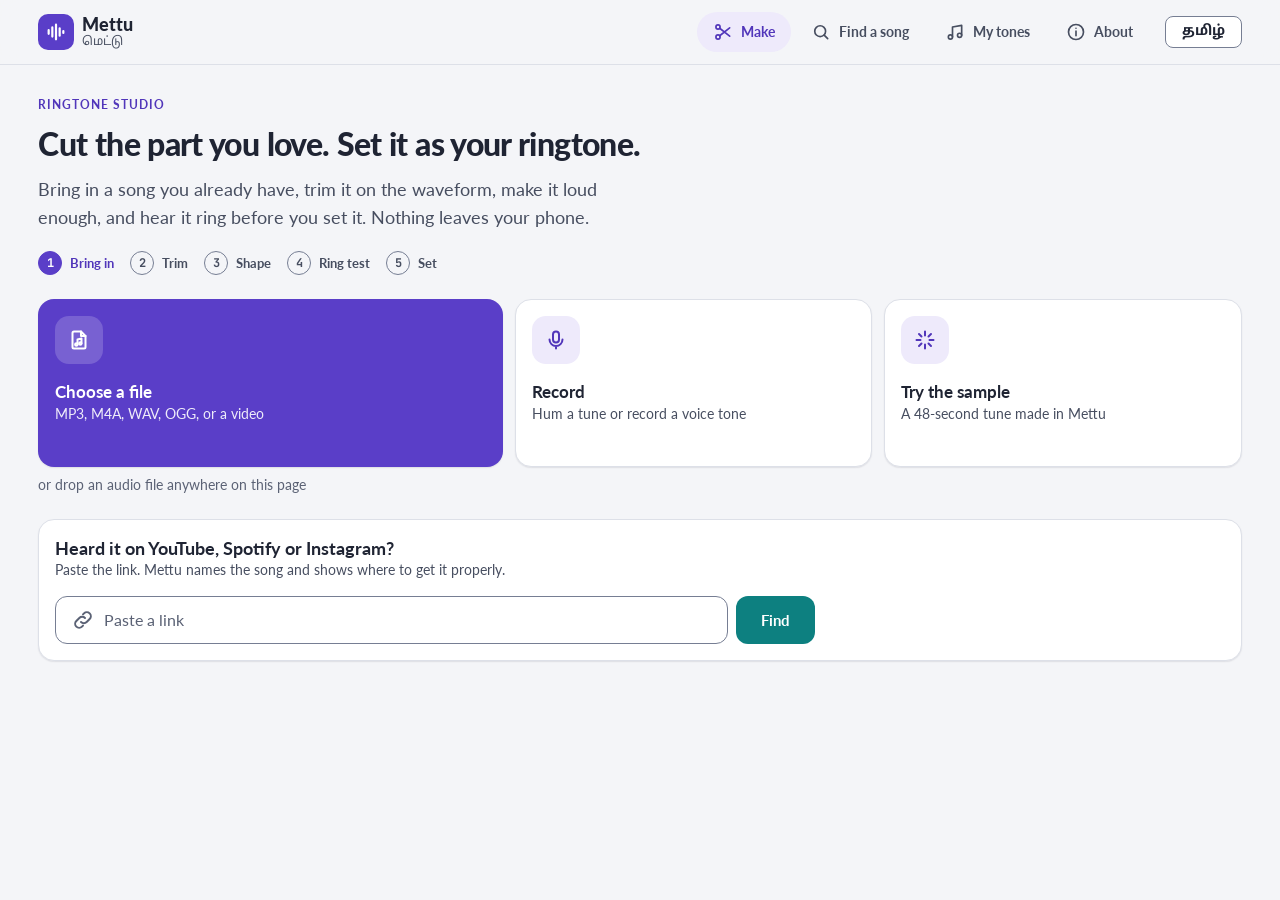
==== commit e8c06c6f: "Android app: Material Design 3 from the shared Kolam M3 kit (app bar, navigation bar, Back, snackbar" ====
--- a/index.html
+++ b/index.html
@@ -1,5 +1,5 @@
 <!doctype html>
-<html lang="en">
+<html lang="en" data-m3-primary="#5a3ec8">
 <head>
   <meta charset="utf-8">
   <meta name="viewport" content="width=device-width, initial-scale=1, viewport-fit=cover">
@@ -18,6 +18,9 @@
   <link rel="stylesheet" href="kolam/tokens.css">
   <link rel="stylesheet" href="kolam/kolam.css">
   <link rel="stylesheet" href="styles.css">
+  <!-- Android app mode (Material Design 3): only switches on inside the Android app; the website keeps its Kolam look -->
+  <script src="https://tgopinath.github.io/kolam-design-system/m3/kolam-m3.js"></script>
+  <link rel="stylesheet" href="https://tgopinath.github.io/kolam-design-system/m3/kolam-m3.css">
 </head>
 <body>
   <svg width="0" height="0" style="position:absolute" aria-hidden="true">
--- a/styles.css
+++ b/styles.css
@@ -14,7 +14,9 @@
 .skip { position: absolute; left: -999px; top: 8px; z-index: 99; background: var(--surface); padding: 8px 16px; border-radius: var(--radius-sm); }
 .skip:focus { left: 16px; }
 main { outline: none; }
-.wrap { max-width: 1040px; margin: 0 auto; padding: 0 16px; }
+/* Full-width layout: content fills the screen with a fluid side gutter; long text keeps its own measure */
+:root { --gutter: clamp(16px, 3vw, 48px); }
+.wrap { width: 100%; margin: 0; padding: 0 var(--gutter); }
 .muted { color: var(--ink-2); }
 .grow { flex: 1; min-width: 0; }
 h1, h2, h3, p { margin: 0; }
@@ -44,7 +46,7 @@
   .topnav { display: flex; }
   .bottomnav { display: none; }
   body { padding-bottom: 48px; }
-  .topbar { padding-inline: max(16px, calc((100vw - 1040px) / 2)); }
+  .topbar { padding-inline: var(--gutter); }
 }
 
 /* ---------- make ---------- */
@@ -70,7 +72,7 @@
 body.dragging main { outline: 3px dashed var(--primary); outline-offset: -12px; border-radius: 24px; }
 .shared-card { display: flex; align-items: center; justify-content: space-between; margin-bottom: 12px; background: var(--secondary-soft); border-color: transparent; }
 .link-card { margin-top: 24px; gap: 16px; }
-.link-row { display: flex; gap: 8px; align-items: stretch; flex-wrap: wrap; }
+.link-row { display: flex; gap: 8px; align-items: stretch; flex-wrap: wrap; max-width: 760px; }
 .link-row .k-input-group { min-width: 220px; }
 .sec-head { display: flex; justify-content: space-between; align-items: baseline; margin: 32px 0 12px; }
 section.wrap + section.wrap { margin-top: 0; }
@@ -207,7 +209,8 @@
 .about-sec { display: flex; gap: 16px; align-items: flex-start; }
 .about-ic { width: 40px; height: 40px; padding: 8px; border-radius: 12px; background: var(--primary-soft); color: var(--primary-text); box-sizing: border-box; flex: none; }
 .about-sec > div { display: grid; gap: 4px; }
-@media (min-width: 840px) { .about { grid-template-columns: 1fr 1fr; } .about > h1, .about > p { grid-column: 1 / -1; } }
+@media (min-width: 840px) { .page.about { grid-template-columns: repeat(auto-fill, minmax(min(100%, 440px), 1fr)); } .about > h1, .about > p { grid-column: 1 / -1; } }
+.about-sec p { max-width: 70ch; }
 
 /* ---------- toasts ---------- */
 .toast-wrap { position: fixed; left: 16px; right: 16px; bottom: calc(96px + env(safe-area-inset-bottom, 0px)); z-index: 120; display: grid; justify-items: center; gap: 8px; pointer-events: none; }
@@ -233,3 +236,10 @@
   .nudge .k-iconbtn { width: 36px; }
 }
 .steps .n { flex: none; }
+@media (min-width: 960px) {
+  .editor { grid-template-columns: minmax(0, 1fr) 340px; column-gap: 24px; align-items: start; }
+  .editor > .ed-head, .editor > .steps, .editor > .wave-card { grid-column: 1 / -1; }
+  .editor > .panel { grid-column: 1; }
+  .editor > .save-bar { grid-column: 2; grid-row: 4; position: sticky; top: 88px; bottom: auto; flex-direction: column; align-items: stretch; }
+  .editor > .save-bar .save-actions { flex-direction: column; }
+}
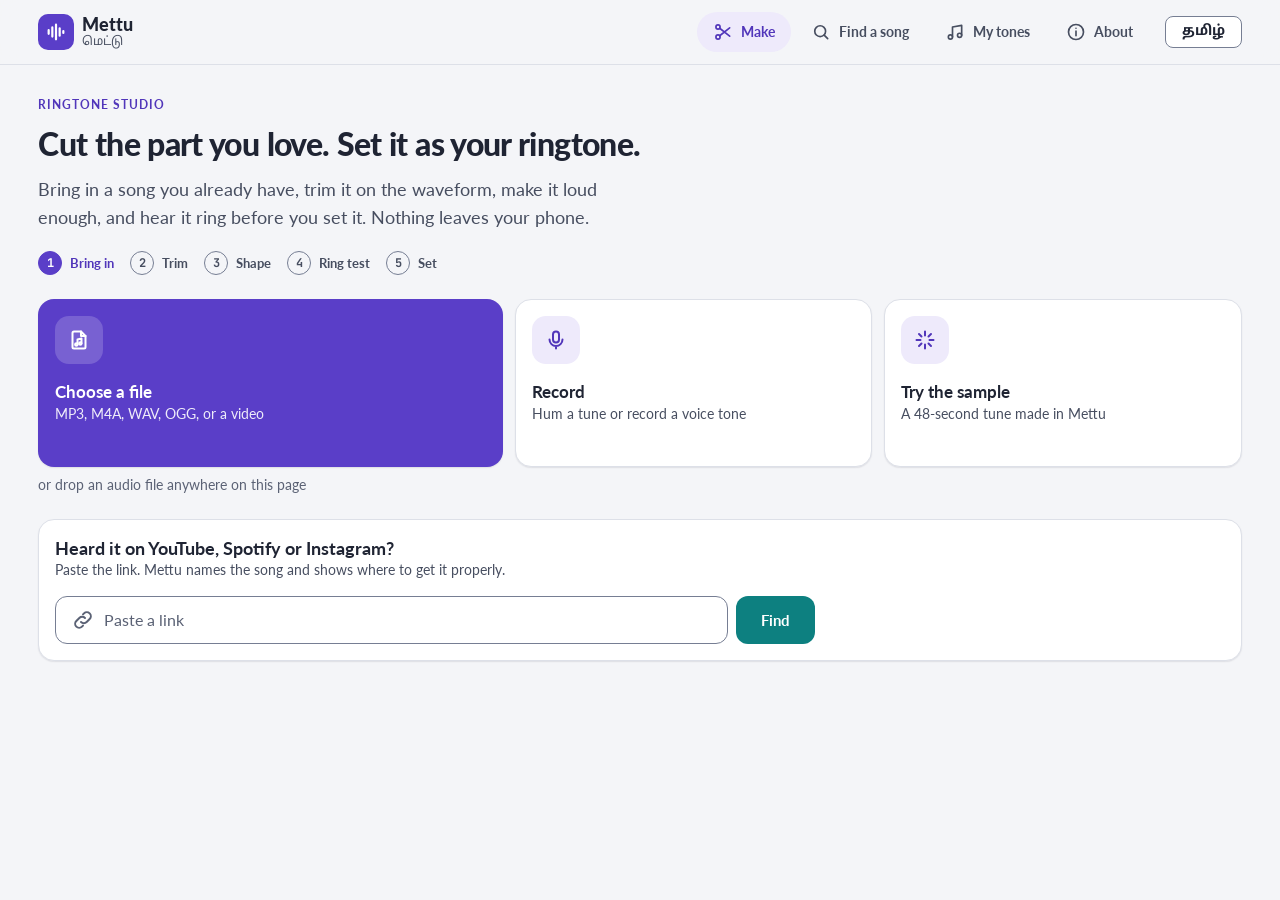
==== commit 968de39a: "iPhone app: Apple HIG look from the shared Kolam iOS kit, and an honest iOS ringtone flow (export .m" ====
--- a/index.html
+++ b/index.html
@@ -21,6 +21,9 @@
   <!-- Android app mode (Material Design 3): only switches on inside the Android app; the website keeps its Kolam look -->
   <script src="https://tgopinath.github.io/kolam-design-system/m3/kolam-m3.js"></script>
   <link rel="stylesheet" href="https://tgopinath.github.io/kolam-design-system/m3/kolam-m3.css">
+  <!-- iOS app mode (Apple HIG): only switches on inside the iPhone app (or ?app=ios); the website keeps its Kolam look -->
+  <link rel="stylesheet" href="https://tgopinath.github.io/kolam-design-system/ios/kolam-ios.css">
+  <script src="https://tgopinath.github.io/kolam-design-system/ios/kolam-ios.js"></script>
 </head>
 <body>
   <svg width="0" height="0" style="position:absolute" aria-hidden="true">
--- a/styles.css
+++ b/styles.css
@@ -243,3 +243,31 @@
   .editor > .save-bar { grid-column: 2; grid-row: 4; position: sticky; top: 88px; bottom: auto; flex-direction: column; align-items: stretch; }
   .editor > .save-bar .save-actions { flex-direction: column; }
 }
+
+/* ---------- iOS app mode (Apple HIG) ----------
+   kolam-ios.css (loaded after this file) builds the navigation bar and tab bar and skins the k- components
+   (buttons, lists, segmented controls, switches, dialogs, toasts). Here only Mettu's own pieces get iOS
+   shapes. Everything is scoped to html.k-ios (inside the iPhone app); the website keeps its Kolam look. */
+html.k-ios .topbar, html.k-ios #bottomnav { display: none; }   /* nav bar + tab bar replace them */
+html.k-ios body { padding-bottom: var(--ios-tabbar-space); }
+html.k-ios .wrap { padding: 0 16px; }
+html.k-ios .page { padding-top: 4px; }
+html.k-ios .page > h1.heading-1:first-child { display: none; } /* the large title already names the screen */
+html.k-ios .display { font: 700 28px/1.214 var(--ios-font-display); letter-spacing: .013em; }
+html.k-ios :lang(ta) .display { font-family: "Noto Sans Tamil", var(--ios-font); font-size: 24px; line-height: 1.45; letter-spacing: 0; }
+html.k-ios .kicker { font: 600 13px/1.385 var(--ios-font); letter-spacing: 0; text-transform: none; color: var(--ios-tint); }
+html.k-ios .mono { font-variant-numeric: tabular-nums; }
+html.k-ios .ios-export { flex-direction: column; align-items: stretch; }
+html.k-ios .ios-export .k-btn { width: 100%; }
+html.k-ios .how section { background: var(--ios-grouped2); border-radius: var(--ios-radius-row); padding: 14px 16px; }
+html.k-ios .how h3 { font: 600 17px/22px var(--ios-font); }
+html.k-ios .how ol { color: var(--ios-label2); font: 400 15px/1.4 var(--ios-font); }
+html.k-ios .how ol:lang(ta), html.k-ios :lang(ta) .how ol { font-family: "Noto Sans Tamil", var(--ios-font); line-height: 1.6; }
+html.k-ios .about-sec { border-radius: var(--ios-radius-card); }
+html.k-ios .store { border-radius: 999px; }
+html.k-ios .ios-export-sheet { display: grid; gap: 12px; padding-bottom: 24px; }
+html.k-ios .ios-export { display: grid; gap: 10px; margin-top: 4px; }
+html.k-ios .ios-export .ios-btn { white-space: normal; height: auto; min-height: 52px; padding-top: 10px; padding-bottom: 10px; line-height: 1.3; }
+html.k-ios .ios-steps { margin: 0; padding: 14px 16px 14px 38px; background: var(--ios-grouped2); border-radius: var(--ios-radius-row); display: grid; gap: 8px; color: var(--ios-label); font: 400 15px/1.4 var(--ios-font); }
+html.k-ios :lang(ta) .ios-steps { font-family: "Noto Sans Tamil", var(--ios-font); line-height: 1.6; }
+html.k-ios .ios-export-sheet .ios-section { margin: 8px 0 0; }
